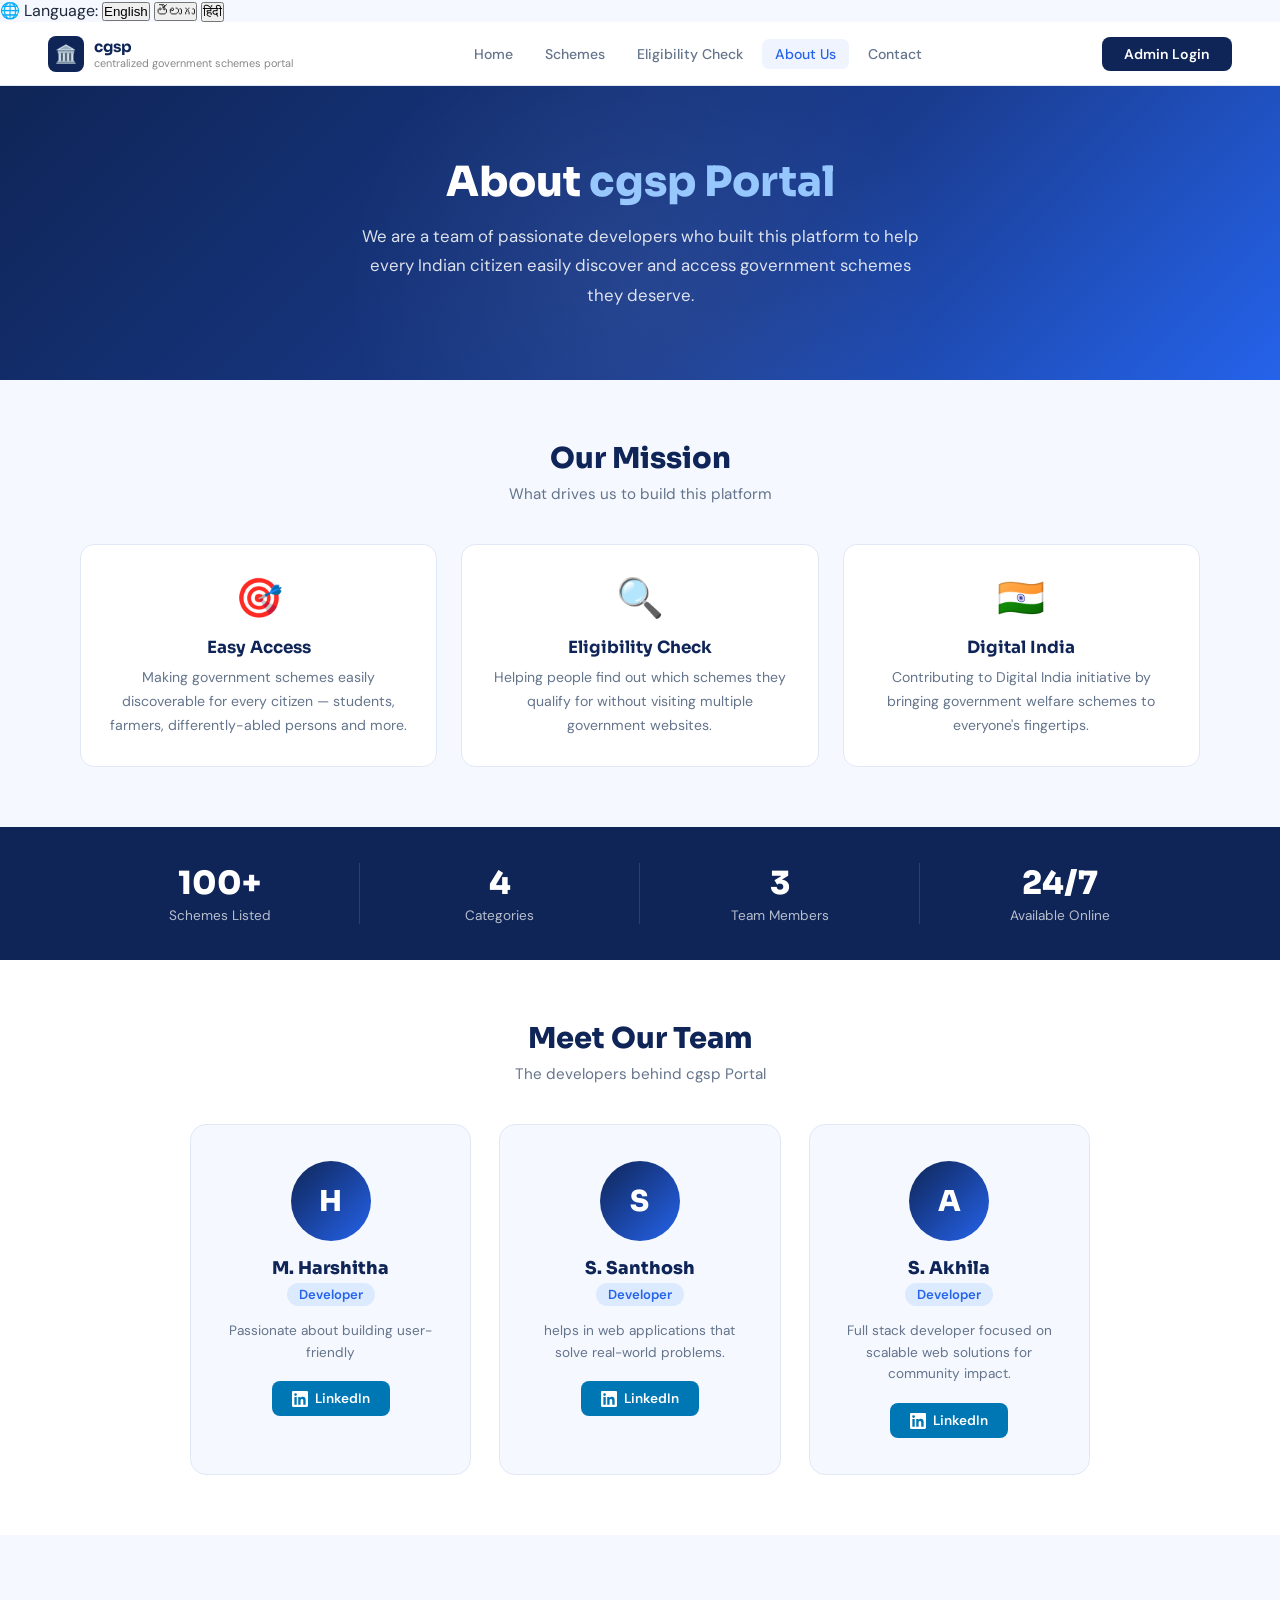
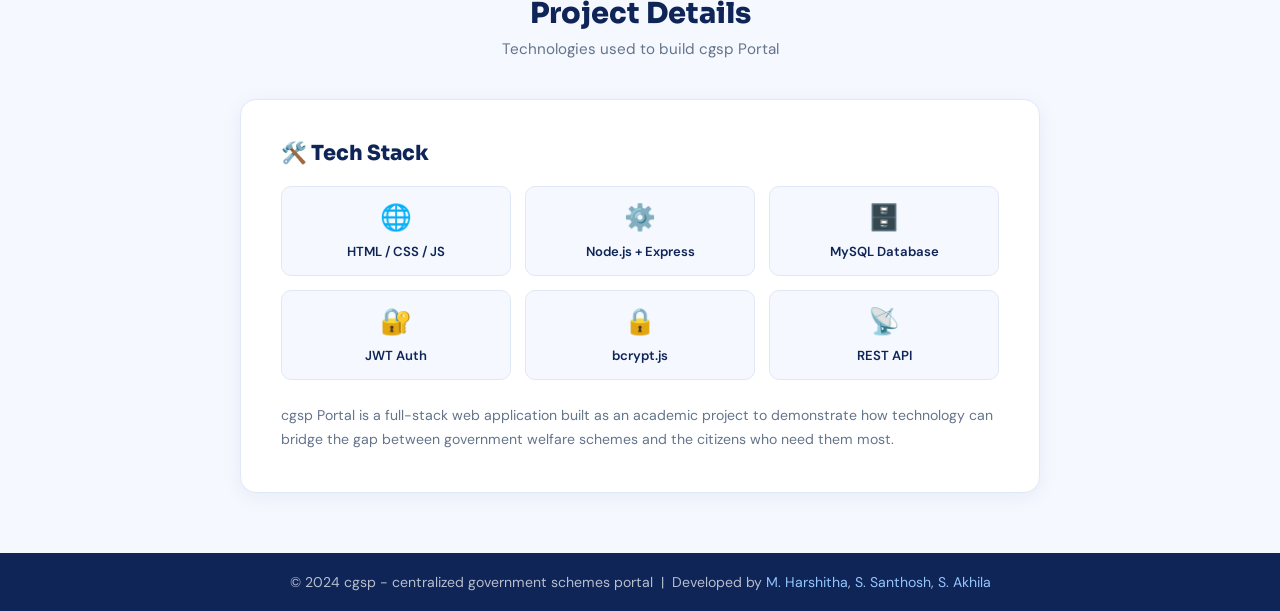
==== frontend/about.html @ 72c64970 "first commit" ====
<!DOCTYPE html>
<html lang="en">
<head>
  <meta charset="UTF-8">
  <meta name="viewport" content="width=device-width, initial-scale=1.0">
  <title>About Us - cgsp</title>
  <link href="https://fonts.googleapis.com/css2?family=Sora:wght@400;600;700;800&family=DM+Sans:wght@400;500&display=swap" rel="stylesheet">
  <style>
    * { margin:0; padding:0; box-sizing:border-box; }
    body { font-family:'DM Sans',sans-serif; background:#f5f8ff; color:#1e293b; }

    nav {
      display:flex; align-items:center; justify-content:space-between;
      padding:0 48px; height:64px; background:#fff;
      border-bottom:1.5px solid #e1e8f5; position:sticky; top:0; z-index:200;
    }
    .nav-brand { display:flex; align-items:center; gap:10px; cursor:pointer; }
    .nav-icon { width:36px; height:36px; background:#0f2557; border-radius:8px; display:flex; align-items:center; justify-content:center; font-size:1.1rem; }
    .nav-links { display:flex; gap:6px; list-style:none; }
    .nav-links a { padding:6px 13px; border-radius:7px; font-size:0.88rem; color:#64748b; text-decoration:none; font-weight:500; transition:all 0.18s; }
    .nav-links a:hover, .nav-links a.active { color:#2563eb; background:#eff4ff; }
    .btn-admin { background:#0f2557; color:#fff; padding:8px 22px; border-radius:8px; font-size:0.88rem; font-weight:600; text-decoration:none; }

    /* HERO */
    .about-hero {
      background:linear-gradient(135deg,#0f2557 0%,#1a3c8f 60%,#2563eb 100%);
      padding:70px 80px; text-align:center; color:#fff; position:relative; overflow:hidden;
    }
    .about-hero::before {
      content:''; position:absolute; top:-100px; left:50%; transform:translateX(-50%);
      width:600px; height:600px;
      background:radial-gradient(circle,rgba(255,255,255,0.06) 0%,transparent 70%);
      border-radius:50%;
    }
    .about-hero h1 { font-family:'Sora',sans-serif; font-size:2.6rem; font-weight:800; margin-bottom:14px; }
    .about-hero h1 span { color:#93c5fd; }
    .about-hero p { font-size:1.05rem; opacity:0.85; max-width:580px; margin:0 auto; line-height:1.75; }

    /* MISSION */
    .mission-section { padding:60px 80px; }
    .section-title { text-align:center; margin-bottom:40px; }
    .section-title h2 { font-family:'Sora',sans-serif; font-size:1.8rem; color:#0f2557; font-weight:800; margin-bottom:8px; }
    .section-title p { color:#64748b; font-size:0.95rem; }
    .mission-grid { display:grid; grid-template-columns:repeat(3,1fr); gap:24px; }
    .mission-card {
      background:#fff; border-radius:14px; padding:28px 24px;
      border:1.5px solid #e1e8f5; text-align:center; transition:all 0.22s;
    }
    .mission-card:hover { box-shadow:0 8px 30px rgba(15,37,87,0.10); transform:translateY(-4px); }
    .mission-icon { font-size:2.4rem; margin-bottom:14px; }
    .mission-card h3 { font-family:'Sora',sans-serif; font-size:1.05rem; color:#0f2557; font-weight:700; margin-bottom:8px; }
    .mission-card p { font-size:0.88rem; color:#64748b; line-height:1.7; }

    /* TEAM */
    .team-section { padding:60px 80px; background:#fff; }
    .team-grid { display:grid; grid-template-columns:repeat(3,1fr); gap:28px; max-width:900px; margin:0 auto; }
    .team-card {
      background:#f5f8ff; border-radius:16px; padding:36px 28px;
      border:1.5px solid #e1e8f5; text-align:center; transition:all 0.22s; position:relative;
    }
    .team-card:hover { box-shadow:0 8px 30px rgba(15,37,87,0.12); transform:translateY(-5px); border-color:#2563eb; }
    .team-avatar {
      width:80px; height:80px; border-radius:50%;
      background:linear-gradient(135deg,#0f2557,#2563eb);
      display:flex; align-items:center; justify-content:center;
      font-size:1.8rem; margin:0 auto 16px; color:#fff;
      font-family:'Sora',sans-serif; font-weight:800;
    }
    .team-card h3 { font-family:'Sora',sans-serif; font-size:1.1rem; color:#0f2557; font-weight:800; margin-bottom:4px; }
    .team-card .role { font-size:0.82rem; color:#2563eb; font-weight:600; margin-bottom:14px; background:#dbeafe; padding:3px 12px; border-radius:12px; display:inline-block; }
    .team-card p { font-size:0.85rem; color:#64748b; line-height:1.6; margin-bottom:18px; }
    .linkedin-btn {
      display:inline-flex; align-items:center; gap:7px;
      background:#0077b5; color:#fff; padding:9px 20px;
      border-radius:8px; text-decoration:none; font-size:0.85rem;
      font-weight:600; transition:all 0.18s;
    }
    .linkedin-btn:hover { background:#005885; transform:translateY(-1px); }

    /* STATS */
    .stats-strip { background:#0f2557; padding:36px 80px; display:grid; grid-template-columns:repeat(4,1fr); text-align:center; }
    .strip-stat h3 { font-family:'Sora',sans-serif; font-size:2rem; font-weight:800; color:#fff; }
    .strip-stat p { font-size:0.85rem; color:rgba(255,255,255,0.7); margin-top:4px; }
    .strip-stat:not(:last-child) { border-right:1px solid rgba(255,255,255,0.12); }

    /* PROJECT INFO */
    .project-section { padding:60px 80px; }
    .project-box {
      background:#fff; border-radius:16px; padding:40px;
      border:1.5px solid #e1e8f5; max-width:800px; margin:0 auto;
      box-shadow:0 4px 20px rgba(15,37,87,0.06);
    }
    .project-box h3 { font-family:'Sora',sans-serif; font-size:1.3rem; color:#0f2557; font-weight:800; margin-bottom:20px; }
    .tech-grid { display:grid; grid-template-columns:repeat(3,1fr); gap:14px; margin-bottom:24px; }
    .tech-item { background:#f5f8ff; border-radius:10px; padding:14px; text-align:center; border:1.5px solid #e1e8f5; }
    .tech-item .ti { font-size:1.6rem; margin-bottom:6px; }
    .tech-item span { font-size:0.82rem; color:#0f2557; font-weight:600; }

    footer { background:#0f2557; color:rgba(255,255,255,0.7); text-align:center; padding:20px; font-size:0.88rem; }
    footer a { color:#93c5fd; text-decoration:none; }
  </style>
  <link rel="stylesheet" href="css/mobile.css">
</head>
<body>
<div class="lang-bar">
  <span>🌐 Language:</span>
  <button class="lang-btn active" data-language="en" onclick="applyLanguage('en')">English</button>
  <button class="lang-btn" data-language="te" onclick="applyLanguage('te')">తెలుగు</button>
  <button class="lang-btn" data-language="hi" onclick="applyLanguage('hi')">हिंदी</button>
</div>
<!-- MOBILE MENU DRAWER -->
<div class="mobile-menu" id="mobile-menu">
  <div class="mobile-overlay" onclick="closeMenu()"></div>
  <div class="mobile-drawer">

    <!-- Header -->
    <div class="mobile-drawer-header">
      <div>
        <div class="logo-text">🏛️ CGSP</div>
        <div class="logo-sub">Centralized Government Schemes Portal</div>
      </div>
      <button class="close-btn" onclick="closeMenu()">✕</button>
    </div>

    <!-- Language switcher -->
    <div class="mobile-lang-bar">
      <span>🌐 Language / భాష / भाषा</span>
      <button class="mobile-lang-btn active" 
        onclick="applyLanguage('en');updateMobileLang('en')">English</button>
      <button class="mobile-lang-btn" 
        onclick="applyLanguage('te');updateMobileLang('te')">తెలుగు</button>
      <button class="mobile-lang-btn" 
        onclick="applyLanguage('hi');updateMobileLang('hi')">हिंदी</button>
    </div>

    <!-- Navigation Links -->
    <div class="mobile-drawer-links">
      <a href="index.html">
        <span class="link-icon">🏠</span>
        <span data-lang="nav_home">Home</span>
      </a>
      <a href="schemes.html">
        <span class="link-icon">📋</span>
        <span data-lang="nav_schemes">Schemes</span>
      </a>
      <a href="eligibility.html">
        <span class="link-icon">✅</span>
        <span data-lang="nav_eligibility">Eligibility Check</span>
      </a>
      <a href="about.html">
        <span class="link-icon">ℹ️</span>
        <span data-lang="nav_about">About Us</span>
      </a>
      <a href="contact.html">
        <span class="link-icon">📞</span>
        <span data-lang="nav_contact">Contact</span>
      </a>
    </div>

    <!-- Admin Button -->
    <div class="mobile-drawer-footer">
      <a href="admin-login.html" class="mobile-admin-btn">
        🔐 Admin Login
      </a>
    </div>

  </div>
</div>
<!-- NAV -->
<nav>
  <div class="nav-brand" onclick="location.href='index.html'">
    <div class="nav-icon">🏛️</div>
    <div>
      <div style="font-family:Sora,sans-serif;font-weight:700;color:#0f2557;font-size:0.95rem">cgsp</div>
      <div style="font-size:0.68rem;color:#888">centralized government schemes portal</div>
    </div>
  </div>
  <ul class="nav-links">
    <li><a href="index.html">Home</a></li>
    <li><a href="schemes.html">Schemes</a></li>
    <li><a href="eligibility.html">Eligibility Check</a></li>
    <li><a href="about.html" class="active">About Us</a></li>
    <li><a href="contact.html">Contact</a></li>
  </ul>
 <button class="hamburger" onclick="openMenu()" id="hamburger-btn">
  <span></span>
  <span></span>
  <span></span>
</button>
<a href="admin-login.html" class="btn-admin">Admin Login</a>
</nav>

<!-- HERO -->
<div class="about-hero">
  <h1>About <span>cgsp Portal</span></h1>
  <p>We are a team of passionate developers who built this platform to help every Indian citizen easily discover and access government schemes they deserve.</p>
</div>

<!-- MISSION -->
<div class="mission-section">
  <div class="section-title">
    <h2>Our Mission</h2>
    <p>What drives us to build this platform</p>
  </div>
  <div class="mission-grid">
    <div class="mission-card">
      <div class="mission-icon">🎯</div>
      <h3>Easy Access</h3>
      <p>Making government schemes easily discoverable for every citizen — students, farmers, differently-abled persons and more.</p>
    </div>
    <div class="mission-card">
      <div class="mission-icon">🔍</div>
      <h3>Eligibility Check</h3>
      <p>Helping people find out which schemes they qualify for without visiting multiple government websites.</p>
    </div>
    <div class="mission-card">
      <div class="mission-icon">🇮🇳</div>
      <h3>Digital India</h3>
      <p>Contributing to Digital India initiative by bringing government welfare schemes to everyone's fingertips.</p>
    </div>
  </div>
</div>

<!-- STATS -->
<div class="stats-strip">
  <div class="strip-stat"><h3>100+</h3><p>Schemes Listed</p></div>
  <div class="strip-stat"><h3>4</h3><p>Categories</p></div>
  <div class="strip-stat"><h3>3</h3><p>Team Members</p></div>
  <div class="strip-stat"><h3>24/7</h3><p>Available Online</p></div>
</div>

<!-- TEAM -->
<div class="team-section">
  <div class="section-title">
    <h2>Meet Our Team</h2>
    <p>The developers behind cgsp Portal</p>
  </div>
  <div class="team-grid">

    <div class="team-card">
      <div class="team-avatar">H</div>
      <h3>M. Harshitha</h3>
      <div class="role">Developer</div>
      <p>Passionate about building user-friendly</p>
      <a href="https://www.linkedin.com/in/harshitha-motu-614300339" target="_blank" class="linkedin-btn">
        <svg width="16" height="16" fill="white" viewBox="0 0 24 24"><path d="M20.447 20.452h-3.554v-5.569c0-1.328-.027-3.037-1.852-3.037-1.853 0-2.136 1.445-2.136 2.939v5.667H9.351V9h3.414v1.561h.046c.477-.9 1.637-1.85 3.37-1.85 3.601 0 4.267 2.37 4.267 5.455v6.286zM5.337 7.433a2.062 2.062 0 0 1-2.063-2.065 2.064 2.064 0 1 1 2.063 2.065zm1.782 13.019H3.555V9h3.564v11.452zM22.225 0H1.771C.792 0 0 .774 0 1.729v20.542C0 23.227.792 24 1.771 24h20.451C23.2 24 24 23.227 24 22.271V1.729C24 .774 23.2 0 22.222 0h.003z"/></svg>
        LinkedIn
      </a>
    </div>

    <div class="team-card">
      <div class="team-avatar">S</div>
      <h3>S. Santhosh</h3>
      <div class="role">Developer</div>
      <p>helps in web applications that solve real-world problems. </p>
      <a href="https://www.linkedin.com/in/santhoshsivamurugan" target="_blank" class="linkedin-btn">
        <svg width="16" height="16" fill="white" viewBox="0 0 24 24"><path d="M20.447 20.452h-3.554v-5.569c0-1.328-.027-3.037-1.852-3.037-1.853 0-2.136 1.445-2.136 2.939v5.667H9.351V9h3.414v1.561h.046c.477-.9 1.637-1.85 3.37-1.85 3.601 0 4.267 2.37 4.267 5.455v6.286zM5.337 7.433a2.062 2.062 0 0 1-2.063-2.065 2.064 2.064 0 1 1 2.063 2.065zm1.782 13.019H3.555V9h3.564v11.452zM22.225 0H1.771C.792 0 0 .774 0 1.729v20.542C0 23.227.792 24 1.771 24h20.451C23.2 24 24 23.227 24 22.271V1.729C24 .774 23.2 0 22.222 0h.003z"/></svg>
        LinkedIn
      </a>
    </div>

    <div class="team-card">
      <div class="team-avatar">A</div>
      <h3>S. Akhila</h3>
      <div class="role">Developer</div>
      <p>Full stack developer focused on scalable web solutions for community impact.</p>
      <a href="https://www.linkedin.com/in/akhila-selvam-6b05b9377" target="_blank" class="linkedin-btn">
        <svg width="16" height="16" fill="white" viewBox="0 0 24 24"><path d="M20.447 20.452h-3.554v-5.569c0-1.328-.027-3.037-1.852-3.037-1.853 0-2.136 1.445-2.136 2.939v5.667H9.351V9h3.414v1.561h.046c.477-.9 1.637-1.85 3.37-1.85 3.601 0 4.267 2.37 4.267 5.455v6.286zM5.337 7.433a2.062 2.062 0 0 1-2.063-2.065 2.064 2.064 0 1 1 2.063 2.065zm1.782 13.019H3.555V9h3.564v11.452zM22.225 0H1.771C.792 0 0 .774 0 1.729v20.542C0 23.227.792 24 1.771 24h20.451C23.2 24 24 23.227 24 22.271V1.729C24 .774 23.2 0 22.222 0h.003z"/></svg>
        LinkedIn
      </a>
    </div>

  </div>
</div>

<!-- PROJECT INFO -->
<div class="project-section">
  <div class="section-title">
    <h2>Project Details</h2>
    <p>Technologies used to build cgsp Portal</p>
  </div>
  <div class="project-box">
    <h3>🛠️ Tech Stack</h3>
    <div class="tech-grid">
      <div class="tech-item"><div class="ti">🌐</div><span>HTML / CSS / JS</span></div>
      <div class="tech-item"><div class="ti">⚙️</div><span>Node.js + Express</span></div>
      <div class="tech-item"><div class="ti">🗄️</div><span>MySQL Database</span></div>
      <div class="tech-item"><div class="ti">🔐</div><span>JWT Auth</span></div>
      <div class="tech-item"><div class="ti">🔒</div><span>bcrypt.js</span></div>
      <div class="tech-item"><div class="ti">📡</div><span>REST API</span></div>
    </div>
    <p style="font-size:0.88rem;color:#64748b;line-height:1.7">
      cgsp Portal is a full-stack web application built as an academic project to demonstrate how technology can bridge the gap between government welfare schemes and the citizens who need them most.
    </p>
  </div>
</div>

<footer>
  <p>© 2024 cgsp - centralized government schemes portal &nbsp;|&nbsp; Developed by
    <a href="https://www.linkedin.com/in/harshitha-motu-614300339" target="_blank">M. Harshitha</a>,
    <a href="https://www.linkedin.com/in/santhoshsivamurugan" target="_blank">S. Santhosh</a>,
    <a href="https://www.linkedin.com/in/akhila-selvam-6b05b9377" target="_blank">S. Akhila</a>
  </p>
</footer>
<script src="js/language.js"></script>
<script>window.addEventListener('load', initLanguage);</script>
<script>
function toggleMenu() {
  const nav = document.querySelector('.nav-links');
  const ham = document.getElementById('hamburger');
  nav.classList.toggle('open');

  // Animate hamburger
  const spans = ham.querySelectorAll('span');
  if (nav.classList.contains('open')) {
    spans[0].style.transform = 'rotate(45deg) translate(5px, 5px)';
    spans[1].style.opacity = '0';
    spans[2].style.transform = 'rotate(-45deg) translate(5px, -5px)';
  } else {
    spans[0].style.transform = 'none';
    spans[1].style.opacity = '1';
    spans[2].style.transform = 'none';
  }
}

// Close menu when link clicked
document.querySelectorAll('.nav-links a').forEach(link => {
  link.addEventListener('click', () => {
    document.querySelector('.nav-links').classList.remove('open');
  });
});
</script>
<script>
// ===== MOBILE MENU =====
function openMenu() {
  document.getElementById('mobile-menu').classList.add('open');
  document.body.style.overflow = 'hidden';
}

function closeMenu() {
  document.getElementById('mobile-menu').classList.remove('open');
  document.body.style.overflow = '';
}

function updateMobileLang(lang) {
  document.querySelectorAll('.mobile-lang-btn').forEach(btn => {
    btn.classList.remove('active');
  });
  event.target.classList.add('active');
  closeMenu();
}

// Close menu on link click
document.querySelectorAll('.mobile-drawer-links a').forEach(link => {
  link.addEventListener('click', closeMenu);
});

// Mark active page in mobile menu
const currentPage = window.location.pathname.split('/').pop() || 'index.html';
document.querySelectorAll('.mobile-drawer-links a').forEach(link => {
  const href = link.getAttribute('href');
  if (href === currentPage) {
    link.style.background = '#eff4ff';
    link.style.color = '#2563eb';
    link.style.fontWeight = '700';
  }
});
</script>
</body>
</html>
---- frontend/css/mobile.css ----
/* ===== CGSP COMPLETE MOBILE RESPONSIVE CSS ===== */

/* ============ LANGUAGE BAR ============ */
@media (max-width: 768px) {
  .lang-bar {
    padding: 6px 16px;
    justify-content: center;
    flex-wrap: wrap;
    gap: 6px;
  }
  .lang-btn {
    padding: 4px 10px;
    font-size: 0.75rem;
  }
}

/* ============ NAVBAR ============ */

/* Desktop navbar stays same */
@media (min-width: 769px) {
  .hamburger { display: none; }
  .mobile-menu { display: none; }
  nav { 
    display: flex; 
    align-items: center; 
    justify-content: space-between;
  }
}

/* Mobile navbar */
@media (max-width: 768px) {

  /* Hide original nav links */
  nav .nav-links {
    display: none !important;
  }

  /* Hide admin login button in nav */
  nav .btn-admin {
    display: none !important;
  }

  /* Adjust nav height */
  nav {
    padding: 0 16px;
    height: 60px;
    position: relative;
  }

  /* Show hamburger button */
  .hamburger {
    display: flex !important;
    flex-direction: column;
    justify-content: center;
    gap: 5px;
    cursor: pointer;
    background: none;
    border: none;
    padding: 8px;
    z-index: 1000;
  }

  .hamburger span {
    width: 26px;
    height: 2.5px;
    background: #0f2557;
    border-radius: 3px;
    display: block;
    transition: all 0.3s ease;
  }
}

/* ============ MOBILE MENU DRAWER ============ */
.mobile-menu {
  display: none;
  position: fixed;
  top: 0;
  left: 0;
  width: 100%;
  height: 100%;
  z-index: 9999;
}

.mobile-menu.open {
  display: block;
}

/* Dark overlay */
.mobile-overlay {
  position: absolute;
  top: 0;
  left: 0;
  width: 100%;
  height: 100%;
  background: rgba(0,0,0,0.5);
}

/* Slide in drawer */
.mobile-drawer {
  position: absolute;
  top: 0;
  right: 0;
  width: 280px;
  height: 100%;
  background: #fff;
  box-shadow: -4px 0 20px rgba(0,0,0,0.15);
  display: flex;
  flex-direction: column;
  animation: slideIn 0.25s ease;
}

@keyframes slideIn {
  from { transform: translateX(100%); }
  to { transform: translateX(0); }
}

/* Drawer header */
.mobile-drawer-header {
  background: #0f2557;
  padding: 20px 20px;
  display: flex;
  align-items: center;
  justify-content: space-between;
}

.mobile-drawer-header .logo-text {
  color: #fff;
  font-weight: 800;
  font-size: 1.1rem;
}

.mobile-drawer-header .logo-sub {
  color: rgba(255,255,255,0.65);
  font-size: 0.68rem;
  margin-top: 2px;
}

.close-btn {
  background: rgba(255,255,255,0.15);
  border: none;
  color: #fff;
  width: 32px;
  height: 32px;
  border-radius: 8px;
  font-size: 1.1rem;
  cursor: pointer;
  display: flex;
  align-items: center;
  justify-content: center;
}

/* Drawer links */
.mobile-drawer-links {
  flex: 1;
  padding: 16px 0;
  overflow-y: auto;
}

.mobile-drawer-links a {
  display: flex;
  align-items: center;
  gap: 12px;
  padding: 14px 20px;
  font-size: 0.95rem;
  color: #1e293b;
  text-decoration: none;
  font-weight: 500;
  border-bottom: 1px solid #f0f4ff;
  transition: all 0.18s;
}

.mobile-drawer-links a:hover {
  background: #eff4ff;
  color: #2563eb;
}

.mobile-drawer-links a .link-icon {
  font-size: 1.1rem;
  width: 28px;
  text-align: center;
}

/* Admin button in drawer */
.mobile-drawer-footer {
  padding: 16px 20px;
  border-top: 1px solid #e1e8f5;
}

.mobile-admin-btn {
  display: block;
  background: #0f2557;
  color: #fff !important;
  padding: 13px 20px;
  border-radius: 10px;
  text-align: center;
  text-decoration: none;
  font-weight: 700;
  font-size: 0.95rem;
}

.mobile-admin-btn:hover {
  background: #2563eb !important;
}

/* Language switcher in drawer */
.mobile-lang-bar {
  padding: 14px 20px;
  border-bottom: 1px solid #e1e8f5;
  display: flex;
  align-items: center;
  gap: 8px;
  flex-wrap: wrap;
}

.mobile-lang-bar span {
  font-size: 0.8rem;
  color: #64748b;
  font-weight: 600;
  width: 100%;
}

.mobile-lang-btn {
  background: #f5f8ff;
  color: #0f2557;
  border: 1.5px solid #e1e8f5;
  padding: 6px 14px;
  border-radius: 7px;
  font-size: 0.82rem;
  font-weight: 600;
  cursor: pointer;
  transition: all 0.18s;
}

.mobile-lang-btn.active {
  background: #2563eb;
  color: #fff;
  border-color: #2563eb;
}

/* ============ HERO ============ */
@media (max-width: 768px) {
  .hero {
    padding: 30px 16px 0 16px;
    flex-direction: column;
    min-height: auto;
    text-align: center;
  }
  .hero-text h1 {
    font-size: 1.5rem;
    line-height: 1.35;
  }
  .hero-text p {
    font-size: 0.88rem;
    margin: 12px 0 16px;
  }
  .hero-search {
    width: 100%;
  }
  .hero-search input {
    width: 100%;
    font-size: 0.9rem;
  }
  .hero-btns {
    justify-content: center;
    flex-wrap: wrap;
    gap: 10px;
  }
  .btn-primary, .btn-outline {
    padding: 11px 20px;
    font-size: 0.88rem;
  }
  .hero-visual {
    padding: 20px 0 0;
  }
  .hero-students {
    font-size: 5rem;
  }
}

/* ============ CATEGORIES ============ */
@media (max-width: 768px) {
  .section {
    padding: 30px 16px;
  }
  .section-header h2 {
    font-size: 1.4rem;
  }
  .cat-grid {
    grid-template-columns: 1fr 1fr;
    gap: 12px;
  }
  .cat-card {
    padding: 16px 12px;
  }
  .cat-icon-wrap {
    width: 44px;
    height: 44px;
    font-size: 1.3rem;
    margin-bottom: 10px;
  }
  .cat-card h3 { font-size: 0.88rem; }
  .cat-card p { font-size: 0.74rem; }
}

/* ============ STATS BAR ============ */
@media (max-width: 768px) {
  .stats-bar {
    padding: 24px 16px;
    grid-template-columns: 1fr 1fr;
    gap: 16px;
    width: 100%;
    box-sizing: border-box;
    overflow: hidden;
  }

  .stat-item {
    border-right: none !important;
    border-bottom: none !important;
    padding: 8px 0;
    text-align: center;
  }

  .stat-item h3 {
    font-size: 1.6rem;
    font-weight: 800;
    white-space: nowrap;
  }

  .stat-item p {
    font-size: 0.76rem;
    opacity: 0.8;
    line-height: 1.3;
  }

  /* Also fix strip-stat used in about page */
  .strip-stat {
    border-right: none !important;
    text-align: center;
  }
}

/* Fix for stats on very small screens */
@media (max-width: 380px) {
  .stats-bar {
    grid-template-columns: 1fr 1fr;
    gap: 10px;
    padding: 18px 12px;
  }
  .stat-item h3 { font-size: 1.3rem; }
  .stat-item p { font-size: 0.7rem; }
}

/* ============ SCHEMES PAGE ============ */
@media (max-width: 768px) {
  .schemes-page { padding: 16px; }
  .schemes-page h1 { font-size: 1.3rem; }
  .cat-tabs-bar {
    overflow-x: auto;
    flex-wrap: nowrap;
    padding-bottom: 8px;
    gap: 6px;
    -webkit-overflow-scrolling: touch;
  }
  .ctab {
    white-space: nowrap;
    font-size: 0.8rem;
    padding: 6px 14px;
    flex-shrink: 0;
  }
  .schemes-layout { flex-direction: column; }
  .s-sidebar { display: none; }
  .schemes-grid {
    grid-template-columns: 1fr;
    gap: 12px;
  }
  .scheme-card { padding: 16px; }
  .scheme-card h3 { font-size: 0.92rem; }
}

/* ============ SCHEME DETAIL ============ */
@media (max-width: 768px) {
  .detail-page, .page {
    padding: 14px 14px 40px;
  }
  .card-top {
    flex-direction: column;
    padding: 18px 16px;
  }
  .card-icon { display: none; }
  .card-top h1 { font-size: 1.15rem; }
  .meta-bar {
    padding: 12px 16px;
    gap: 8px;
  }
  .chip {
    font-size: 0.76rem;
    padding: 5px 9px;
  }
  .tabs {
    padding: 0 16px;
    overflow-x: auto;
    -webkit-overflow-scrolling: touch;
  }
  .tab {
    white-space: nowrap;
    font-size: 0.82rem;
    padding: 10px 14px;
  }
  .tc { padding: 14px 16px; }
  .two, .two-col {
    grid-template-columns: 1fr;
    gap: 12px;
  }
  .apply-bar {
    padding: 14px 16px;
    flex-direction: column;
    gap: 10px;
  }
  .btn-apply, .btn-green, .btn-grey {
    width: 100%;
    justify-content: center;
    padding: 13px;
    text-align: center;
  }
}
/* ============ ELIGIBILITY PAGE ============ */
@media (max-width: 768px) {
  .elig-page {
    padding: 16px;
    overflow-x: hidden;
  }
  .elig-page h1 { font-size: 1.3rem; }
  .elig-page > p { font-size: 0.88rem; }

  /* Fix category grid - show 2 per row properly */
  .elig-cat-grid {
    display: grid;
    grid-template-columns: 1fr 1fr;
    gap: 10px;
    width: 100%;
    box-sizing: border-box;
  }

  .elig-cat-card {
    padding: 12px 8px;
    border-radius: 10px;
    width: 100%;
    box-sizing: border-box;
    overflow: hidden;
  }

  .elig-cat-card .eic {
    font-size: 1.4rem;
    margin-bottom: 6px;
  }

  .elig-cat-card strong {
    font-size: 0.78rem;
    display: block;
    margin-bottom: 3px;
    line-height: 1.3;
  }

  .elig-cat-card span {
    font-size: 0.68rem;
    line-height: 1.4;
    display: block;
    color: #64748b;
  }

  /* Form sections */
  .form-section {
    padding: 14px;
    margin-bottom: 14px;
  }

  .form-section-title {
    font-size: 0.88rem;
    margin-bottom: 14px;
  }

  .form-row,
  .form-row-2 {
    grid-template-columns: 1fr;
    gap: 12px;
  }

  .form-group label {
    font-size: 0.8rem;
  }

  .form-group input,
  .form-group select {
    padding: 10px 12px;
    font-size: 0.88rem;
    width: 100%;
    box-sizing: border-box;
  }

  .elig-actions {
    flex-direction: column;
    gap: 10px;
    margin-top: 16px;
  }

  .elig-actions button {
    width: 100%;
    padding: 13px;
    font-size: 0.93rem;
  }

  .elig-page > p:last-child {
    font-size: 0.76rem;
    margin-top: 12px;
  }
}
/* ============ RESULTS PAGE ============ */
@media (max-width: 768px) {
  .results-page { padding: 16px; }
  .result-card {
    flex-direction: column;
    gap: 10px;
    padding: 14px;
  }
  .rc-right {
    text-align: left;
    margin-left: 0;
  }
  .result-banner {
    font-size: 0.86rem;
    padding: 12px 14px;
  }
}

/* ============ ABOUT PAGE ============ */
@media (max-width: 768px) {
  .about-hero { padding: 36px 16px; }
  .about-hero h1 { font-size: 1.6rem; }
  .mission-section { padding: 30px 16px; }
  .mission-grid { grid-template-columns: 1fr; gap: 12px; }
  .team-section { padding: 30px 16px; }
  .team-grid { grid-template-columns: 1fr; gap: 14px; }
  .stats-strip {
    padding: 20px 16px;
    grid-template-columns: 1fr 1fr;
  }
  .project-section { padding: 0 16px 30px; }
  .tech-grid { grid-template-columns: 1fr 1fr; }
}

/* ============ CONTACT PAGE ============ */
@media (max-width: 768px) {
  .contact-hero { padding: 36px 16px; }
  .contact-hero h1 { font-size: 1.6rem; }
  .contact-section { padding: 30px 16px; }
  .contact-grid { grid-template-columns: 1fr; gap: 14px; }
  .team-contact-section { padding: 0 16px 30px; }
  .team-contact-grid { grid-template-columns: 1fr; gap: 12px; }
  .info-section { padding: 0 16px 30px; }
  .info-box {
    grid-template-columns: 1fr;
    padding: 18px;
  }
}

/* ============ ADMIN LOGIN ============ */
@media (max-width: 768px) {
  .box {
    width: 92%;
    padding: 28px 20px;
    margin: 30px auto;
  }
}

/* ============ ADMIN DASHBOARD ============ */
@media (max-width: 768px) {
  .admin-layout {
    flex-direction: column;
  }

  /* Sidebar becomes top bar */
  .admin-sidebar {
    width: 100%;
    height: auto;
    position: relative;
  }

  .sidebar-logo {
    padding: 14px 16px;
  }

  .sidebar-logo h2 {
    font-size: 0.95rem;
  }

  .admin-sidebar ul {
    display: flex;
    flex-wrap: wrap;
    padding: 8px;
    gap: 4px;
    margin-top: 0;
  }

  .admin-sidebar ul li a {
    padding: 8px 10px;
    font-size: 0.75rem;
    border-radius: 6px;
    border-left: none !important;
    gap: 6px;
  }

  .logout-btn {
    position: relative;
    bottom: auto;
    padding: 8px;
  }

  /* Main content */
  .admin-main {
    margin-left: 0;
    padding: 14px;
    overflow-x: hidden;
  }

  .admin-topbar {
    flex-direction: column;
    align-items: flex-start;
    gap: 4px;
    margin-bottom: 16px;
  }

  .admin-topbar h1 {
    font-size: 1.2rem;
  }

  /* Stats cards */
  .stat-cards {
    grid-template-columns: 1fr 1fr;
    gap: 10px;
    margin-bottom: 16px;
  }

  .stat-card {
    padding: 14px 10px;
  }

  .stat-card .num {
    font-size: 1.6rem;
  }

  .stat-card .lbl {
    font-size: 0.75rem;
  }

  /* FIX - Category section going outside */
  .section-card {
    padding: 16px;
    overflow: hidden;
    width: 100%;
    box-sizing: border-box;
  }

  .section-card h2 {
    font-size: 0.95rem;
    margin-bottom: 14px;
  }

  /* Category grid in dashboard - fix overflow */
  .section-card > div[style*="grid-template-columns: repeat(4"] {
    display: grid !important;
    grid-template-columns: 1fr 1fr !important;
    gap: 10px !important;
  }

  /* Target the category boxes directly */
  .section-card div[style*="background:#eff6ff"],
  .section-card div[style*="background:#f0fdf4"],
  .section-card div[style*="background:#f5f3ff"],
  .section-card div[style*="background:#fff1f2"] {
    padding: 12px 8px !important;
    border-radius: 10px !important;
    width: 100% !important;
    box-sizing: border-box !important;
  }

  .section-card div[style*="font-size:1.5rem"] {
    font-size: 1.2rem !important;
  }

  .section-card div[style*="font-size:1.8rem"] {
    font-size: 1.4rem !important;
  }

  /* Dashboard row */
  .dash-row {
    grid-template-columns: 1fr;
    gap: 14px;
  }

  .dash-widget {
    padding: 16px;
  }

  /* Quick links */
  .quick-links-grid {
    grid-template-columns: 1fr 1fr;
    gap: 10px;
  }

  .ql-card {
    padding: 14px 10px;
  }

  .ql-icon {
    font-size: 1.4rem;
  }

  .ql-card span {
    font-size: 0.78rem;
  }

  /* Form grid */
  .form-grid {
    grid-template-columns: 1fr;
    gap: 12px;
  }

  .form-full {
    grid-column: 1;
  }

  .form-group input,
  .form-group select,
  .form-group textarea {
    width: 100%;
    box-sizing: border-box;
    font-size: 0.88rem;
  }

  /* Table */
  .section-card div[style*="overflow-x:auto"] {
    overflow-x: auto !important;
    -webkit-overflow-scrolling: touch;
  }

  table {
    font-size: 0.75rem;
    min-width: 500px;
  }

  th, td {
    padding: 8px 8px;
    white-space: nowrap;
  }

  /* Edit modal */
  #edit-modal > div {
    width: 95% !important;
    margin: 20px auto !important;
    padding: 20px 16px !important;
  }
}

/* Very small screens */
@media (max-width: 380px) {
  .stat-cards {
    grid-template-columns: 1fr 1fr;
    gap: 8px;
  }
  .stat-card .num { font-size: 1.4rem; }
  .admin-sidebar ul li a {
    font-size: 0.7rem;
    padding: 6px 8px;
  }
}
/* ============ GENERAL ============ */
html { scroll-behavior: smooth; }

* {
  -webkit-tap-highlight-color: transparent;
}

input, select, textarea {
  font-size: 16px !important;
}

img { max-width: 100%; }
@media (max-width: 768px) {
  .dash-cat-grid {
    grid-template-columns: 1fr 1fr !important;
    gap: 10px !important;
  }
}
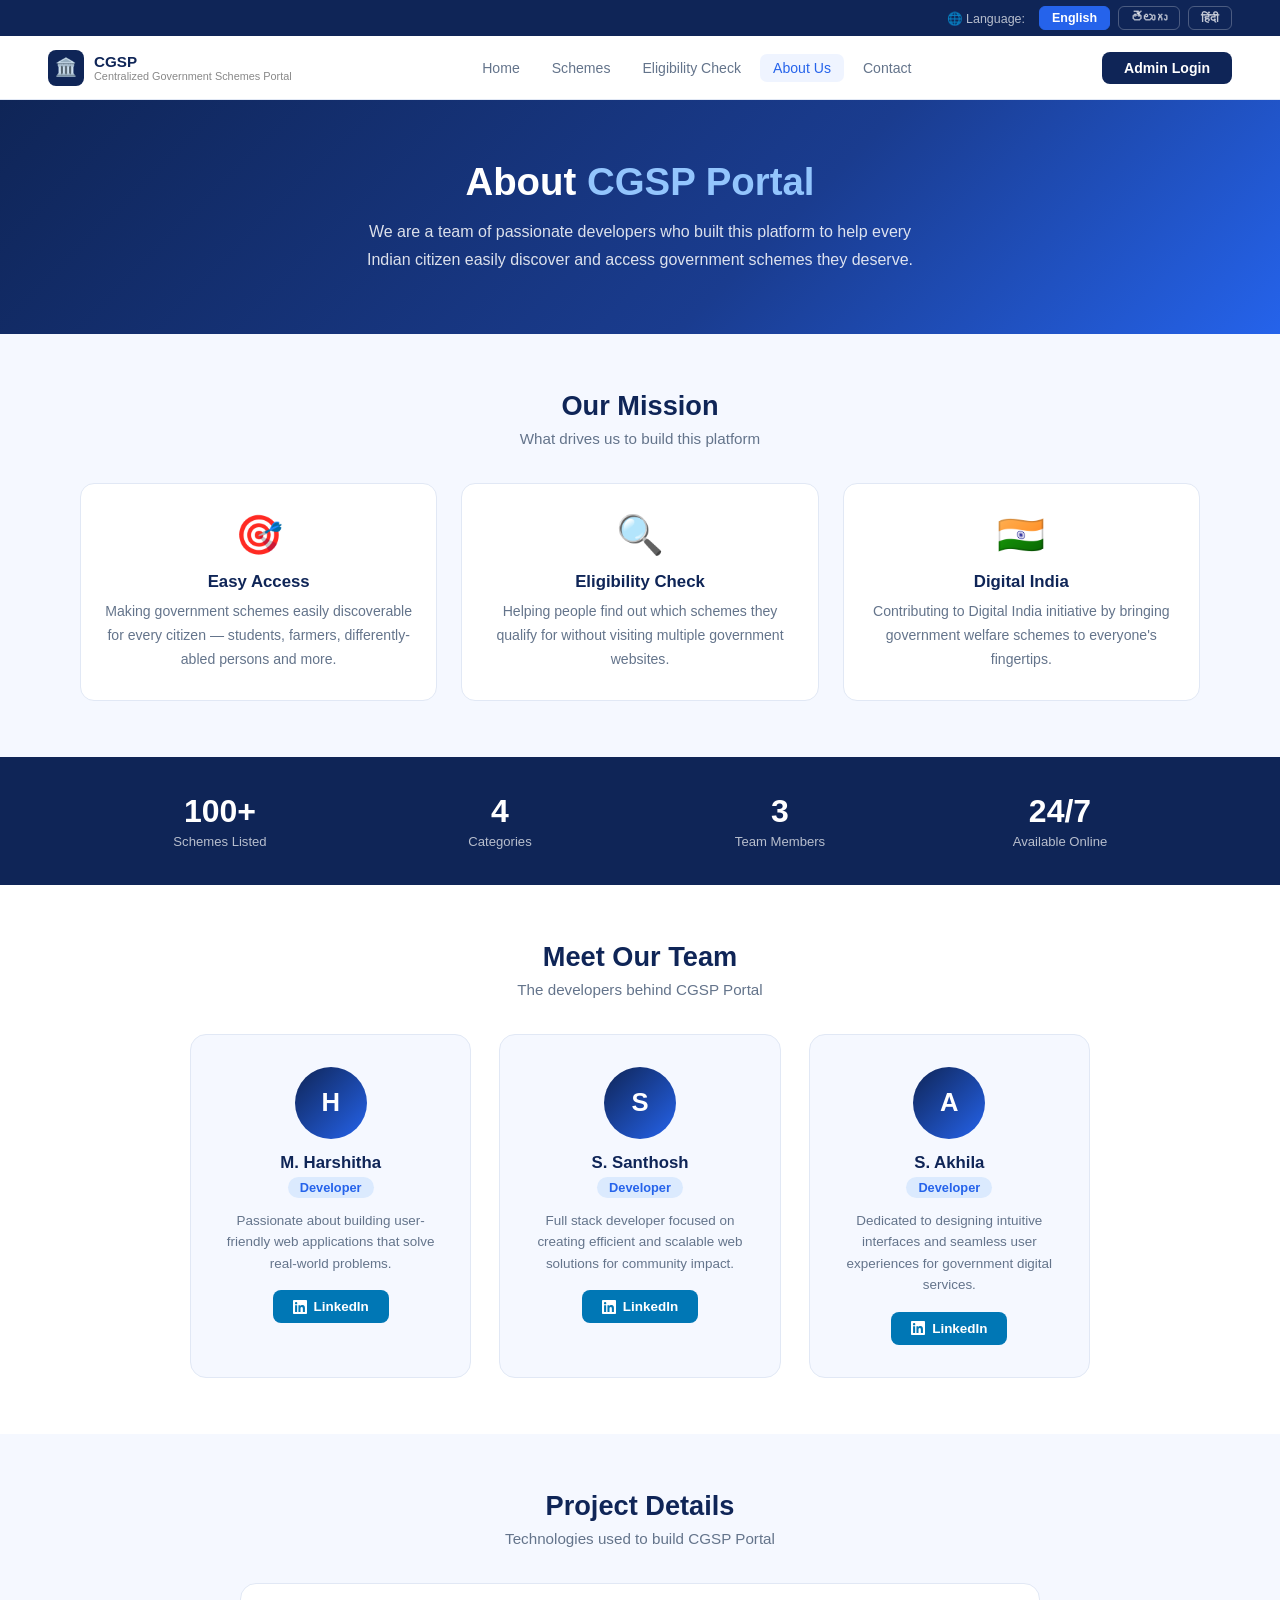
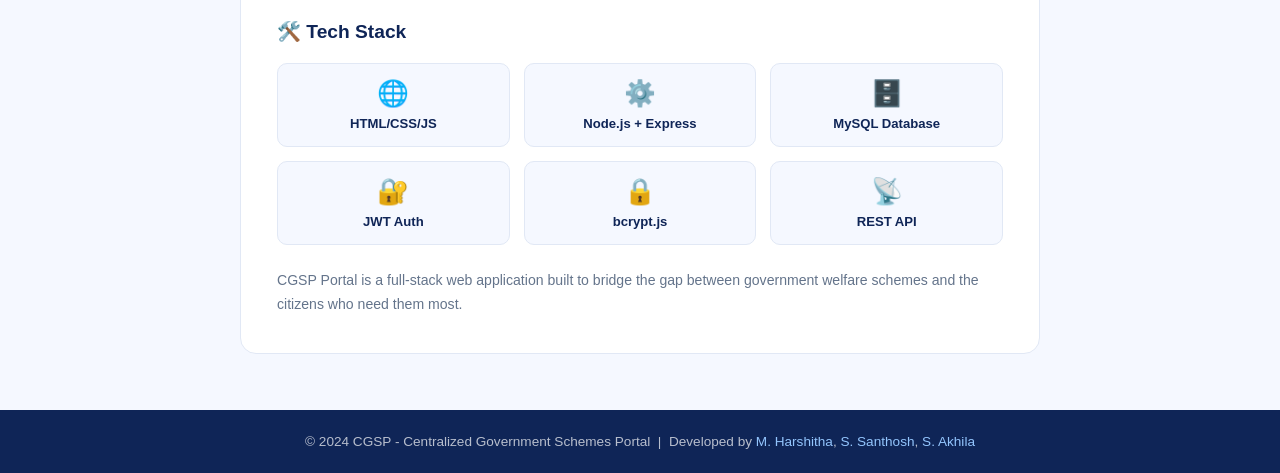
==== commit fee64b58: "CGSP Portal first commit" ====
--- a/frontend/about.html
+++ b/frontend/about.html
@@ -3,176 +3,138 @@
 <head>
   <meta charset="UTF-8">
   <meta name="viewport" content="width=device-width, initial-scale=1.0">
-  <title>About Us - cgsp</title>
-  <link href="https://fonts.googleapis.com/css2?family=Sora:wght@400;600;700;800&family=DM+Sans:wght@400;500&display=swap" rel="stylesheet">
+  <title>About Us - CGSP</title>
   <style>
     * { margin:0; padding:0; box-sizing:border-box; }
-    body { font-family:'DM Sans',sans-serif; background:#f5f8ff; color:#1e293b; }
-
-    nav {
-      display:flex; align-items:center; justify-content:space-between;
-      padding:0 48px; height:64px; background:#fff;
-      border-bottom:1.5px solid #e1e8f5; position:sticky; top:0; z-index:200;
-    }
+    body { font-family:'Segoe UI',sans-serif; background:#f5f8ff; color:#1e293b; }
+
+    /* LANG BAR */
+    .lang-bar { background:#0f2557; padding:6px 48px; display:flex; align-items:center; justify-content:flex-end; gap:8px; }
+    .lang-bar span { color:rgba(255,255,255,0.7); font-size:0.78rem; margin-right:6px; }
+    .lang-btn { background:transparent; color:rgba(255,255,255,0.75); border:1.5px solid rgba(255,255,255,0.25); padding:4px 12px; border-radius:6px; font-size:0.78rem; font-weight:600; cursor:pointer; }
+    .lang-btn.active { background:#2563eb; color:#fff; border-color:#2563eb; }
+
+    /* NAV */
+    nav { display:flex; align-items:center; justify-content:space-between; padding:0 48px; height:64px; background:#fff; border-bottom:1.5px solid #e1e8f5; position:sticky; top:0; z-index:200; }
     .nav-brand { display:flex; align-items:center; gap:10px; cursor:pointer; }
     .nav-icon { width:36px; height:36px; background:#0f2557; border-radius:8px; display:flex; align-items:center; justify-content:center; font-size:1.1rem; }
     .nav-links { display:flex; gap:6px; list-style:none; }
-    .nav-links a { padding:6px 13px; border-radius:7px; font-size:0.88rem; color:#64748b; text-decoration:none; font-weight:500; transition:all 0.18s; }
+    .nav-links a { padding:6px 13px; border-radius:7px; font-size:0.88rem; color:#64748b; text-decoration:none; font-weight:500; }
     .nav-links a:hover, .nav-links a.active { color:#2563eb; background:#eff4ff; }
     .btn-admin { background:#0f2557; color:#fff; padding:8px 22px; border-radius:8px; font-size:0.88rem; font-weight:600; text-decoration:none; }
+    .hamburger { display:none; flex-direction:column; gap:5px; cursor:pointer; background:none; border:none; padding:4px; }
+    .hamburger span { display:block; width:24px; height:2.5px; background:#0f2557; border-radius:3px; }
+    .mobile-menu { display:none; position:fixed; top:64px; left:0; right:0; background:#fff; border-bottom:1.5px solid #e1e8f5; padding:16px 24px; z-index:199; box-shadow:0 4px 20px rgba(0,0,0,0.1); flex-direction:column; gap:4px; }
+    .mobile-menu.open { display:flex; }
+    .mobile-menu a { padding:12px 16px; border-radius:8px; color:#1e293b; text-decoration:none; font-size:0.95rem; border-bottom:1px solid #f0f4ff; }
+    .mobile-menu .mob-admin { background:#0f2557; color:#fff; text-align:center; border-radius:8px; margin-top:8px; }
 
     /* HERO */
-    .about-hero {
-      background:linear-gradient(135deg,#0f2557 0%,#1a3c8f 60%,#2563eb 100%);
-      padding:70px 80px; text-align:center; color:#fff; position:relative; overflow:hidden;
-    }
-    .about-hero::before {
-      content:''; position:absolute; top:-100px; left:50%; transform:translateX(-50%);
-      width:600px; height:600px;
-      background:radial-gradient(circle,rgba(255,255,255,0.06) 0%,transparent 70%);
-      border-radius:50%;
-    }
-    .about-hero h1 { font-family:'Sora',sans-serif; font-size:2.6rem; font-weight:800; margin-bottom:14px; }
+    .about-hero { background:linear-gradient(135deg,#0f2557 0%,#1a3c8f 60%,#2563eb 100%); padding:60px 80px; text-align:center; color:#fff; }
+    .about-hero h1 { font-size:2.4rem; font-weight:800; margin-bottom:14px; }
     .about-hero h1 span { color:#93c5fd; }
-    .about-hero p { font-size:1.05rem; opacity:0.85; max-width:580px; margin:0 auto; line-height:1.75; }
+    .about-hero p { font-size:1rem; opacity:0.85; max-width:580px; margin:0 auto; line-height:1.75; }
+
+    /* SECTIONS */
+    .section { padding:56px 80px; }
+    .section-header { text-align:center; margin-bottom:36px; }
+    .section-header h2 { font-size:1.7rem; color:#0f2557; font-weight:800; margin-bottom:8px; }
+    .section-header p { color:#64748b; font-size:0.95rem; }
 
     /* MISSION */
-    .mission-section { padding:60px 80px; }
-    .section-title { text-align:center; margin-bottom:40px; }
-    .section-title h2 { font-family:'Sora',sans-serif; font-size:1.8rem; color:#0f2557; font-weight:800; margin-bottom:8px; }
-    .section-title p { color:#64748b; font-size:0.95rem; }
     .mission-grid { display:grid; grid-template-columns:repeat(3,1fr); gap:24px; }
-    .mission-card {
-      background:#fff; border-radius:14px; padding:28px 24px;
-      border:1.5px solid #e1e8f5; text-align:center; transition:all 0.22s;
-    }
+    .mission-card { background:#fff; border-radius:14px; padding:28px 22px; border:1.5px solid #e1e8f5; text-align:center; transition:all 0.22s; }
     .mission-card:hover { box-shadow:0 8px 30px rgba(15,37,87,0.10); transform:translateY(-4px); }
     .mission-icon { font-size:2.4rem; margin-bottom:14px; }
-    .mission-card h3 { font-family:'Sora',sans-serif; font-size:1.05rem; color:#0f2557; font-weight:700; margin-bottom:8px; }
+    .mission-card h3 { font-size:1.05rem; color:#0f2557; font-weight:700; margin-bottom:8px; }
     .mission-card p { font-size:0.88rem; color:#64748b; line-height:1.7; }
-
-    /* TEAM */
-    .team-section { padding:60px 80px; background:#fff; }
-    .team-grid { display:grid; grid-template-columns:repeat(3,1fr); gap:28px; max-width:900px; margin:0 auto; }
-    .team-card {
-      background:#f5f8ff; border-radius:16px; padding:36px 28px;
-      border:1.5px solid #e1e8f5; text-align:center; transition:all 0.22s; position:relative;
-    }
-    .team-card:hover { box-shadow:0 8px 30px rgba(15,37,87,0.12); transform:translateY(-5px); border-color:#2563eb; }
-    .team-avatar {
-      width:80px; height:80px; border-radius:50%;
-      background:linear-gradient(135deg,#0f2557,#2563eb);
-      display:flex; align-items:center; justify-content:center;
-      font-size:1.8rem; margin:0 auto 16px; color:#fff;
-      font-family:'Sora',sans-serif; font-weight:800;
-    }
-    .team-card h3 { font-family:'Sora',sans-serif; font-size:1.1rem; color:#0f2557; font-weight:800; margin-bottom:4px; }
-    .team-card .role { font-size:0.82rem; color:#2563eb; font-weight:600; margin-bottom:14px; background:#dbeafe; padding:3px 12px; border-radius:12px; display:inline-block; }
-    .team-card p { font-size:0.85rem; color:#64748b; line-height:1.6; margin-bottom:18px; }
-    .linkedin-btn {
-      display:inline-flex; align-items:center; gap:7px;
-      background:#0077b5; color:#fff; padding:9px 20px;
-      border-radius:8px; text-decoration:none; font-size:0.85rem;
-      font-weight:600; transition:all 0.18s;
-    }
-    .linkedin-btn:hover { background:#005885; transform:translateY(-1px); }
 
     /* STATS */
     .stats-strip { background:#0f2557; padding:36px 80px; display:grid; grid-template-columns:repeat(4,1fr); text-align:center; }
-    .strip-stat h3 { font-family:'Sora',sans-serif; font-size:2rem; font-weight:800; color:#fff; }
-    .strip-stat p { font-size:0.85rem; color:rgba(255,255,255,0.7); margin-top:4px; }
-    .strip-stat:not(:last-child) { border-right:1px solid rgba(255,255,255,0.12); }
-
-    /* PROJECT INFO */
-    .project-section { padding:60px 80px; }
-    .project-box {
-      background:#fff; border-radius:16px; padding:40px;
-      border:1.5px solid #e1e8f5; max-width:800px; margin:0 auto;
-      box-shadow:0 4px 20px rgba(15,37,87,0.06);
-    }
-    .project-box h3 { font-family:'Sora',sans-serif; font-size:1.3rem; color:#0f2557; font-weight:800; margin-bottom:20px; }
+    .strip-stat h3 { font-size:2rem; font-weight:800; color:#fff; }
+    .strip-stat p { font-size:0.82rem; color:rgba(255,255,255,0.7); margin-top:4px; }
+
+    /* TEAM */
+    .team-section { padding:56px 80px; background:#fff; }
+    .team-grid { display:grid; grid-template-columns:repeat(3,1fr); gap:28px; max-width:900px; margin:0 auto; }
+    .team-card { background:#f5f8ff; border-radius:16px; padding:32px 24px; border:1.5px solid #e1e8f5; text-align:center; transition:all 0.22s; }
+    .team-card:hover { box-shadow:0 8px 30px rgba(15,37,87,0.12); transform:translateY(-4px); border-color:#2563eb; }
+    .team-avatar { width:72px; height:72px; border-radius:50%; background:linear-gradient(135deg,#0f2557,#2563eb); display:flex; align-items:center; justify-content:center; font-size:1.6rem; margin:0 auto 14px; color:#fff; font-weight:800; }
+    .team-card h3 { font-size:1.05rem; color:#0f2557; font-weight:800; margin-bottom:4px; }
+    .team-card .role { font-size:0.8rem; color:#2563eb; font-weight:600; margin-bottom:12px; background:#dbeafe; padding:3px 12px; border-radius:12px; display:inline-block; }
+    .team-card p { font-size:0.84rem; color:#64748b; line-height:1.6; margin-bottom:16px; }
+    .linkedin-btn { display:inline-flex; align-items:center; gap:7px; background:#0077b5; color:#fff; padding:9px 20px; border-radius:8px; text-decoration:none; font-size:0.84rem; font-weight:600; transition:all 0.18s; }
+    .linkedin-btn:hover { background:#005885; }
+
+    /* PROJECT */
+    .project-section { padding:56px 80px; }
+    .project-box { background:#fff; border-radius:16px; padding:36px; border:1.5px solid #e1e8f5; max-width:800px; margin:0 auto; }
+    .project-box h3 { font-size:1.2rem; color:#0f2557; font-weight:800; margin-bottom:20px; }
     .tech-grid { display:grid; grid-template-columns:repeat(3,1fr); gap:14px; margin-bottom:24px; }
     .tech-item { background:#f5f8ff; border-radius:10px; padding:14px; text-align:center; border:1.5px solid #e1e8f5; }
     .tech-item .ti { font-size:1.6rem; margin-bottom:6px; }
     .tech-item span { font-size:0.82rem; color:#0f2557; font-weight:600; }
 
-    footer { background:#0f2557; color:rgba(255,255,255,0.7); text-align:center; padding:20px; font-size:0.88rem; }
+    footer { background:#0f2557; color:rgba(255,255,255,0.7); text-align:center; padding:20px 16px; font-size:0.85rem; line-height:1.7; }
     footer a { color:#93c5fd; text-decoration:none; }
+
+    /* ===== MOBILE ===== */
+    @media (max-width: 768px) {
+      .lang-bar { padding:6px 16px; justify-content:center; }
+      nav { padding:0 16px; height:60px; }
+      .nav-links { display:none; }
+      .btn-admin { display:none; }
+      .hamburger { display:flex; }
+
+      .about-hero { padding:36px 16px; }
+      .about-hero h1 { font-size:1.6rem; }
+      .about-hero p { font-size:0.88rem; }
+
+      .section { padding:28px 16px; }
+      .section-header h2 { font-size:1.3rem; }
+
+      .mission-grid { grid-template-columns:1fr; gap:14px; }
+      .mission-card { padding:20px 16px; }
+
+      .stats-strip {
+        padding:20px 16px;
+        grid-template-columns:repeat(2,1fr);
+        gap:16px;
+      }
+      .strip-stat h3 { font-size:1.4rem; }
+      .strip-stat p { font-size:0.72rem; }
+
+      .team-section { padding:28px 16px; }
+      .team-grid { grid-template-columns:1fr; gap:16px; max-width:100%; }
+      .team-card { padding:24px 16px; }
+
+      .project-section { padding:28px 16px; }
+      .project-box { padding:20px 16px; }
+      .tech-grid { grid-template-columns:repeat(2,1fr); gap:10px; }
+    }
+
+    @media (max-width: 480px) {
+      .about-hero h1 { font-size:1.4rem; }
+      .stats-strip { grid-template-columns:repeat(2,1fr); }
+      .tech-grid { grid-template-columns:repeat(2,1fr); }
+    }
   </style>
-  <link rel="stylesheet" href="css/mobile.css">
 </head>
 <body>
+
 <div class="lang-bar">
   <span>🌐 Language:</span>
-  <button class="lang-btn active" data-language="en" onclick="applyLanguage('en')">English</button>
-  <button class="lang-btn" data-language="te" onclick="applyLanguage('te')">తెలుగు</button>
-  <button class="lang-btn" data-language="hi" onclick="applyLanguage('hi')">हिंदी</button>
-</div>
-<!-- MOBILE MENU DRAWER -->
-<div class="mobile-menu" id="mobile-menu">
-  <div class="mobile-overlay" onclick="closeMenu()"></div>
-  <div class="mobile-drawer">
-
-    <!-- Header -->
-    <div class="mobile-drawer-header">
-      <div>
-        <div class="logo-text">🏛️ CGSP</div>
-        <div class="logo-sub">Centralized Government Schemes Portal</div>
-      </div>
-      <button class="close-btn" onclick="closeMenu()">✕</button>
-    </div>
-
-    <!-- Language switcher -->
-    <div class="mobile-lang-bar">
-      <span>🌐 Language / భాష / भाषा</span>
-      <button class="mobile-lang-btn active" 
-        onclick="applyLanguage('en');updateMobileLang('en')">English</button>
-      <button class="mobile-lang-btn" 
-        onclick="applyLanguage('te');updateMobileLang('te')">తెలుగు</button>
-      <button class="mobile-lang-btn" 
-        onclick="applyLanguage('hi');updateMobileLang('hi')">हिंदी</button>
-    </div>
-
-    <!-- Navigation Links -->
-    <div class="mobile-drawer-links">
-      <a href="index.html">
-        <span class="link-icon">🏠</span>
-        <span data-lang="nav_home">Home</span>
-      </a>
-      <a href="schemes.html">
-        <span class="link-icon">📋</span>
-        <span data-lang="nav_schemes">Schemes</span>
-      </a>
-      <a href="eligibility.html">
-        <span class="link-icon">✅</span>
-        <span data-lang="nav_eligibility">Eligibility Check</span>
-      </a>
-      <a href="about.html">
-        <span class="link-icon">ℹ️</span>
-        <span data-lang="nav_about">About Us</span>
-      </a>
-      <a href="contact.html">
-        <span class="link-icon">📞</span>
-        <span data-lang="nav_contact">Contact</span>
-      </a>
-    </div>
-
-    <!-- Admin Button -->
-    <div class="mobile-drawer-footer">
-      <a href="admin-login.html" class="mobile-admin-btn">
-        🔐 Admin Login
-      </a>
-    </div>
-
-  </div>
-</div>
-<!-- NAV -->
+  <button class="lang-btn active" onclick="setLang('en')">English</button>
+  <button class="lang-btn" onclick="setLang('te')">తెలుగు</button>
+  <button class="lang-btn" onclick="setLang('hi')">हिंदी</button>
+</div>
+
 <nav>
   <div class="nav-brand" onclick="location.href='index.html'">
     <div class="nav-icon">🏛️</div>
     <div>
-      <div style="font-family:Sora,sans-serif;font-weight:700;color:#0f2557;font-size:0.95rem">cgsp</div>
-      <div style="font-size:0.68rem;color:#888">centralized government schemes portal</div>
+      <div style="font-weight:700;color:#0f2557;font-size:0.95rem">CGSP</div>
+      <div style="font-size:0.68rem;color:#888">Centralized Government Schemes Portal</div>
     </div>
   </div>
   <ul class="nav-links">
@@ -182,23 +144,28 @@
     <li><a href="about.html" class="active">About Us</a></li>
     <li><a href="contact.html">Contact</a></li>
   </ul>
- <button class="hamburger" onclick="openMenu()" id="hamburger-btn">
-  <span></span>
-  <span></span>
-  <span></span>
-</button>
-<a href="admin-login.html" class="btn-admin">Admin Login</a>
+  <a href="admin-login.html" class="btn-admin">Admin Login</a>
+  <button class="hamburger" id="hamburger" onclick="toggleMenu()">
+    <span></span><span></span><span></span>
+  </button>
 </nav>
 
-<!-- HERO -->
+<div class="mobile-menu" id="mobile-menu">
+  <a href="index.html">🏠 Home</a>
+  <a href="schemes.html">📋 Schemes</a>
+  <a href="eligibility.html">✅ Eligibility Check</a>
+  <a href="about.html">ℹ️ About Us</a>
+  <a href="contact.html">📞 Contact</a>
+  <a href="admin-login.html" class="mob-admin">🔐 Admin Login</a>
+</div>
+
 <div class="about-hero">
-  <h1>About <span>cgsp Portal</span></h1>
+  <h1>About <span>CGSP Portal</span></h1>
   <p>We are a team of passionate developers who built this platform to help every Indian citizen easily discover and access government schemes they deserve.</p>
 </div>
 
-<!-- MISSION -->
-<div class="mission-section">
-  <div class="section-title">
+<div class="section">
+  <div class="section-header">
     <h2>Our Mission</h2>
     <p>What drives us to build this platform</p>
   </div>
@@ -221,7 +188,6 @@
   </div>
 </div>
 
-<!-- STATS -->
 <div class="stats-strip">
   <div class="strip-stat"><h3>100+</h3><p>Schemes Listed</p></div>
   <div class="strip-stat"><h3>4</h3><p>Categories</p></div>
@@ -229,142 +195,90 @@
   <div class="strip-stat"><h3>24/7</h3><p>Available Online</p></div>
 </div>
 
-<!-- TEAM -->
 <div class="team-section">
-  <div class="section-title">
+  <div class="section-header">
     <h2>Meet Our Team</h2>
-    <p>The developers behind cgsp Portal</p>
+    <p>The developers behind CGSP Portal</p>
   </div>
   <div class="team-grid">
-
     <div class="team-card">
       <div class="team-avatar">H</div>
       <h3>M. Harshitha</h3>
       <div class="role">Developer</div>
-      <p>Passionate about building user-friendly</p>
+      <p>Passionate about building user-friendly web applications that solve real-world problems.</p>
       <a href="https://www.linkedin.com/in/harshitha-motu-614300339" target="_blank" class="linkedin-btn">
-        <svg width="16" height="16" fill="white" viewBox="0 0 24 24"><path d="M20.447 20.452h-3.554v-5.569c0-1.328-.027-3.037-1.852-3.037-1.853 0-2.136 1.445-2.136 2.939v5.667H9.351V9h3.414v1.561h.046c.477-.9 1.637-1.85 3.37-1.85 3.601 0 4.267 2.37 4.267 5.455v6.286zM5.337 7.433a2.062 2.062 0 0 1-2.063-2.065 2.064 2.064 0 1 1 2.063 2.065zm1.782 13.019H3.555V9h3.564v11.452zM22.225 0H1.771C.792 0 0 .774 0 1.729v20.542C0 23.227.792 24 1.771 24h20.451C23.2 24 24 23.227 24 22.271V1.729C24 .774 23.2 0 22.222 0h.003z"/></svg>
+        <svg width="14" height="14" fill="white" viewBox="0 0 24 24"><path d="M20.447 20.452h-3.554v-5.569c0-1.328-.027-3.037-1.852-3.037-1.853 0-2.136 1.445-2.136 2.939v5.667H9.351V9h3.414v1.561h.046c.477-.9 1.637-1.85 3.37-1.85 3.601 0 4.267 2.37 4.267 5.455v6.286zM5.337 7.433a2.062 2.062 0 0 1-2.063-2.065 2.064 2.064 0 1 1 2.063 2.065zm1.782 13.019H3.555V9h3.564v11.452zM22.225 0H1.771C.792 0 0 .774 0 1.729v20.542C0 23.227.792 24 1.771 24h20.451C23.2 24 24 23.227 24 22.271V1.729C24 .774 23.2 0 22.222 0h.003z"/></svg>
         LinkedIn
       </a>
     </div>
-
     <div class="team-card">
       <div class="team-avatar">S</div>
       <h3>S. Santhosh</h3>
       <div class="role">Developer</div>
-      <p>helps in web applications that solve real-world problems. </p>
+      <p>Full stack developer focused on creating efficient and scalable web solutions for community impact.</p>
       <a href="https://www.linkedin.com/in/santhoshsivamurugan" target="_blank" class="linkedin-btn">
-        <svg width="16" height="16" fill="white" viewBox="0 0 24 24"><path d="M20.447 20.452h-3.554v-5.569c0-1.328-.027-3.037-1.852-3.037-1.853 0-2.136 1.445-2.136 2.939v5.667H9.351V9h3.414v1.561h.046c.477-.9 1.637-1.85 3.37-1.85 3.601 0 4.267 2.37 4.267 5.455v6.286zM5.337 7.433a2.062 2.062 0 0 1-2.063-2.065 2.064 2.064 0 1 1 2.063 2.065zm1.782 13.019H3.555V9h3.564v11.452zM22.225 0H1.771C.792 0 0 .774 0 1.729v20.542C0 23.227.792 24 1.771 24h20.451C23.2 24 24 23.227 24 22.271V1.729C24 .774 23.2 0 22.222 0h.003z"/></svg>
+        <svg width="14" height="14" fill="white" viewBox="0 0 24 24"><path d="M20.447 20.452h-3.554v-5.569c0-1.328-.027-3.037-1.852-3.037-1.853 0-2.136 1.445-2.136 2.939v5.667H9.351V9h3.414v1.561h.046c.477-.9 1.637-1.85 3.37-1.85 3.601 0 4.267 2.37 4.267 5.455v6.286zM5.337 7.433a2.062 2.062 0 0 1-2.063-2.065 2.064 2.064 0 1 1 2.063 2.065zm1.782 13.019H3.555V9h3.564v11.452zM22.225 0H1.771C.792 0 0 .774 0 1.729v20.542C0 23.227.792 24 1.771 24h20.451C23.2 24 24 23.227 24 22.271V1.729C24 .774 23.2 0 22.222 0h.003z"/></svg>
         LinkedIn
       </a>
     </div>
-
     <div class="team-card">
       <div class="team-avatar">A</div>
       <h3>S. Akhila</h3>
       <div class="role">Developer</div>
-      <p>Full stack developer focused on scalable web solutions for community impact.</p>
+      <p>Dedicated to designing intuitive interfaces and seamless user experiences for government digital services.</p>
       <a href="https://www.linkedin.com/in/akhila-selvam-6b05b9377" target="_blank" class="linkedin-btn">
-        <svg width="16" height="16" fill="white" viewBox="0 0 24 24"><path d="M20.447 20.452h-3.554v-5.569c0-1.328-.027-3.037-1.852-3.037-1.853 0-2.136 1.445-2.136 2.939v5.667H9.351V9h3.414v1.561h.046c.477-.9 1.637-1.85 3.37-1.85 3.601 0 4.267 2.37 4.267 5.455v6.286zM5.337 7.433a2.062 2.062 0 0 1-2.063-2.065 2.064 2.064 0 1 1 2.063 2.065zm1.782 13.019H3.555V9h3.564v11.452zM22.225 0H1.771C.792 0 0 .774 0 1.729v20.542C0 23.227.792 24 1.771 24h20.451C23.2 24 24 23.227 24 22.271V1.729C24 .774 23.2 0 22.222 0h.003z"/></svg>
+        <svg width="14" height="14" fill="white" viewBox="0 0 24 24"><path d="M20.447 20.452h-3.554v-5.569c0-1.328-.027-3.037-1.852-3.037-1.853 0-2.136 1.445-2.136 2.939v5.667H9.351V9h3.414v1.561h.046c.477-.9 1.637-1.85 3.37-1.85 3.601 0 4.267 2.37 4.267 5.455v6.286zM5.337 7.433a2.062 2.062 0 0 1-2.063-2.065 2.064 2.064 0 1 1 2.063 2.065zm1.782 13.019H3.555V9h3.564v11.452zM22.225 0H1.771C.792 0 0 .774 0 1.729v20.542C0 23.227.792 24 1.771 24h20.451C23.2 24 24 23.227 24 22.271V1.729C24 .774 23.2 0 22.222 0h.003z"/></svg>
         LinkedIn
       </a>
     </div>
-
-  </div>
-</div>
-
-<!-- PROJECT INFO -->
+  </div>
+</div>
+
 <div class="project-section">
-  <div class="section-title">
+  <div class="section-header">
     <h2>Project Details</h2>
-    <p>Technologies used to build cgsp Portal</p>
+    <p>Technologies used to build CGSP Portal</p>
   </div>
   <div class="project-box">
     <h3>🛠️ Tech Stack</h3>
     <div class="tech-grid">
-      <div class="tech-item"><div class="ti">🌐</div><span>HTML / CSS / JS</span></div>
+      <div class="tech-item"><div class="ti">🌐</div><span>HTML/CSS/JS</span></div>
       <div class="tech-item"><div class="ti">⚙️</div><span>Node.js + Express</span></div>
       <div class="tech-item"><div class="ti">🗄️</div><span>MySQL Database</span></div>
       <div class="tech-item"><div class="ti">🔐</div><span>JWT Auth</span></div>
       <div class="tech-item"><div class="ti">🔒</div><span>bcrypt.js</span></div>
       <div class="tech-item"><div class="ti">📡</div><span>REST API</span></div>
     </div>
-    <p style="font-size:0.88rem;color:#64748b;line-height:1.7">
-      cgsp Portal is a full-stack web application built as an academic project to demonstrate how technology can bridge the gap between government welfare schemes and the citizens who need them most.
-    </p>
+    <p style="font-size:0.88rem;color:#64748b;line-height:1.7">CGSP Portal is a full-stack web application built to bridge the gap between government welfare schemes and the citizens who need them most.</p>
   </div>
 </div>
 
 <footer>
-  <p>© 2024 cgsp - centralized government schemes portal &nbsp;|&nbsp; Developed by
+  <p>© 2024 CGSP - Centralized Government Schemes Portal &nbsp;|&nbsp; Developed by
     <a href="https://www.linkedin.com/in/harshitha-motu-614300339" target="_blank">M. Harshitha</a>,
     <a href="https://www.linkedin.com/in/santhoshsivamurugan" target="_blank">S. Santhosh</a>,
     <a href="https://www.linkedin.com/in/akhila-selvam-6b05b9377" target="_blank">S. Akhila</a>
   </p>
 </footer>
-<script src="js/language.js"></script>
-<script>window.addEventListener('load', initLanguage);</script>
+
 <script>
 function toggleMenu() {
-  const nav = document.querySelector('.nav-links');
-  const ham = document.getElementById('hamburger');
-  nav.classList.toggle('open');
-
-  // Animate hamburger
-  const spans = ham.querySelectorAll('span');
-  if (nav.classList.contains('open')) {
-    spans[0].style.transform = 'rotate(45deg) translate(5px, 5px)';
-    spans[1].style.opacity = '0';
-    spans[2].style.transform = 'rotate(-45deg) translate(5px, -5px)';
-  } else {
-    spans[0].style.transform = 'none';
-    spans[1].style.opacity = '1';
-    spans[2].style.transform = 'none';
-  }
+  document.getElementById('mobile-menu').classList.toggle('open');
+  document.getElementById('hamburger').classList.toggle('open');
 }
-
-// Close menu when link clicked
-document.querySelectorAll('.nav-links a').forEach(link => {
-  link.addEventListener('click', () => {
-    document.querySelector('.nav-links').classList.remove('open');
+function setLang(lang) {
+  localStorage.setItem('cgsp_lang', lang);
+  document.querySelectorAll('.lang-btn').forEach(b => b.classList.remove('active'));
+  event.target.classList.add('active');
+}
+window.onload = () => {
+  const lang = localStorage.getItem('cgsp_lang') || 'en';
+  document.querySelectorAll('.lang-btn').forEach(b => {
+    if ((lang==='en'&&b.textContent==='English')||(lang==='te'&&b.textContent==='తెలుగు')||(lang==='hi'&&b.textContent==='हिंदी')) {
+      b.classList.add('active');
+    } else { b.classList.remove('active'); }
   });
-});
-</script>
-<script>
-// ===== MOBILE MENU =====
-function openMenu() {
-  document.getElementById('mobile-menu').classList.add('open');
-  document.body.style.overflow = 'hidden';
-}
-
-function closeMenu() {
-  document.getElementById('mobile-menu').classList.remove('open');
-  document.body.style.overflow = '';
-}
-
-function updateMobileLang(lang) {
-  document.querySelectorAll('.mobile-lang-btn').forEach(btn => {
-    btn.classList.remove('active');
-  });
-  event.target.classList.add('active');
-  closeMenu();
-}
-
-// Close menu on link click
-document.querySelectorAll('.mobile-drawer-links a').forEach(link => {
-  link.addEventListener('click', closeMenu);
-});
-
-// Mark active page in mobile menu
-const currentPage = window.location.pathname.split('/').pop() || 'index.html';
-document.querySelectorAll('.mobile-drawer-links a').forEach(link => {
-  const href = link.getAttribute('href');
-  if (href === currentPage) {
-    link.style.background = '#eff4ff';
-    link.style.color = '#2563eb';
-    link.style.fontWeight = '700';
-  }
-});
+};
 </script>
 </body>
 </html>
